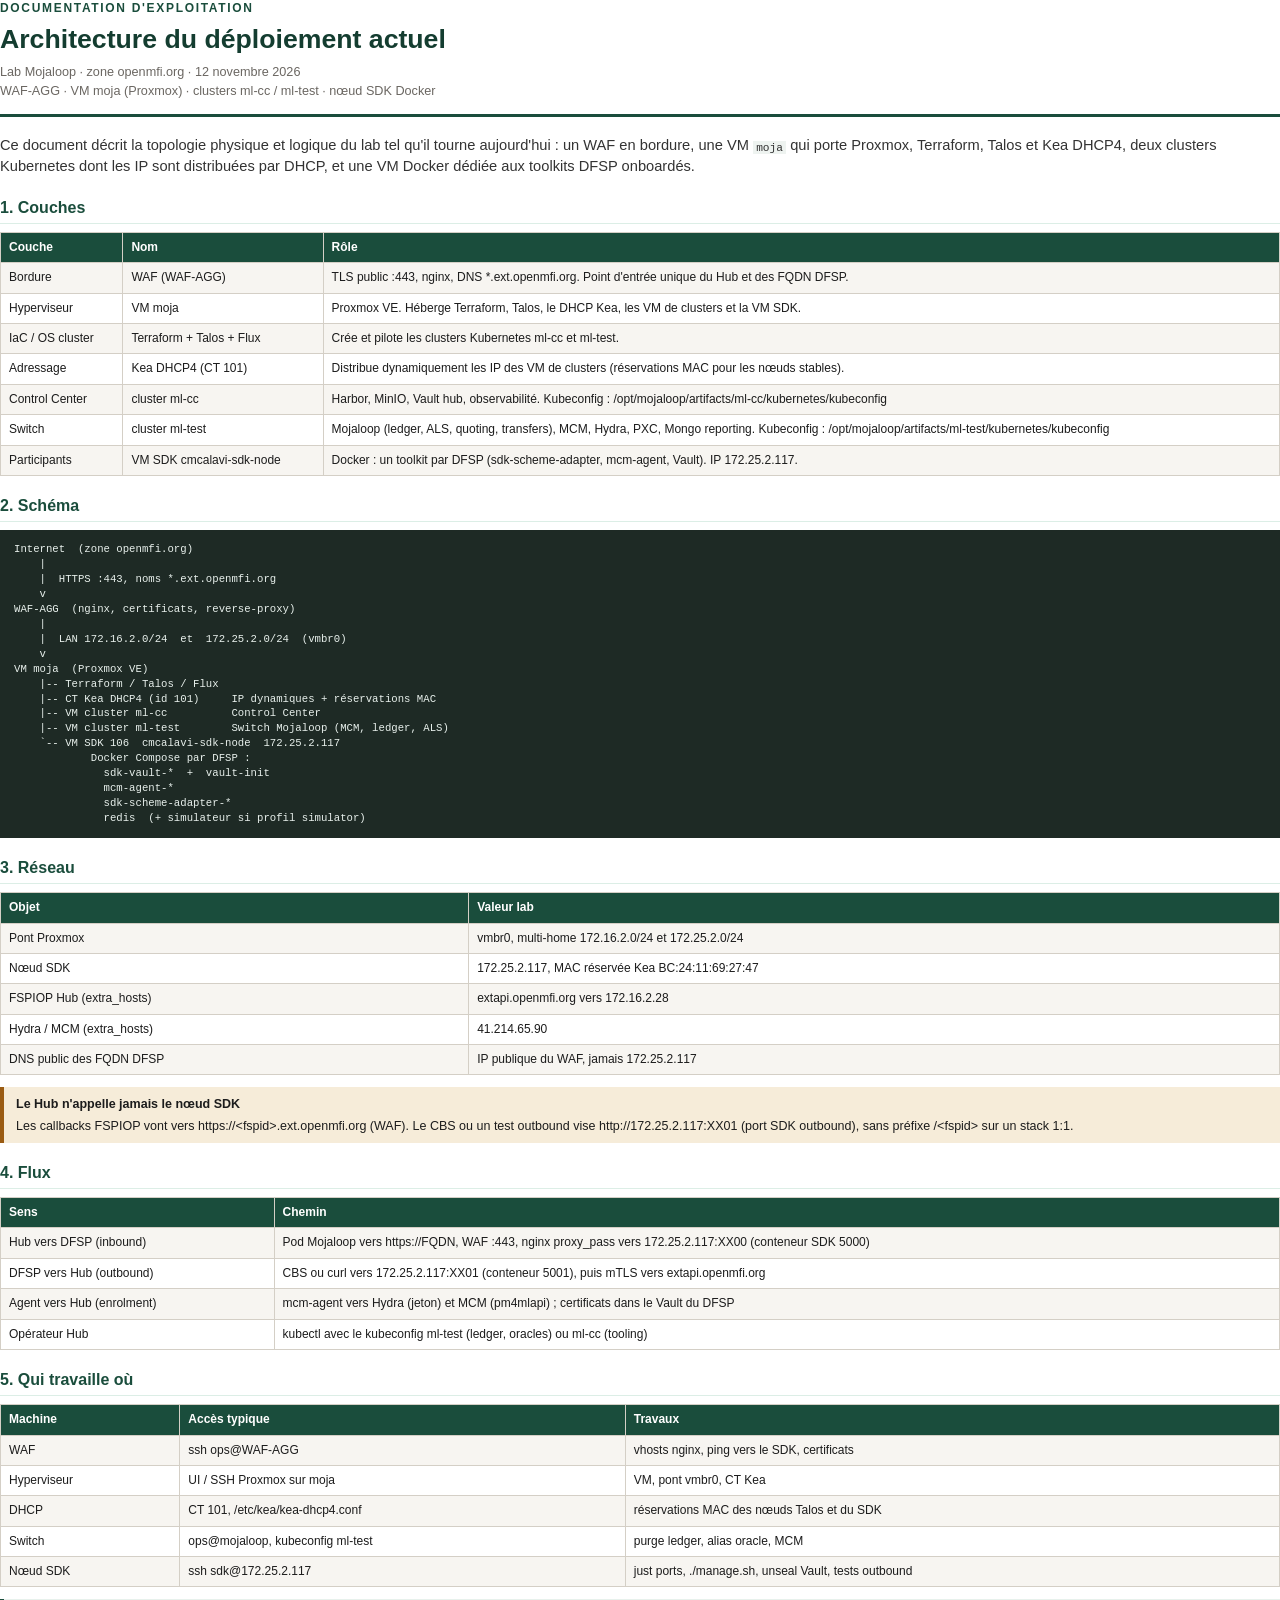
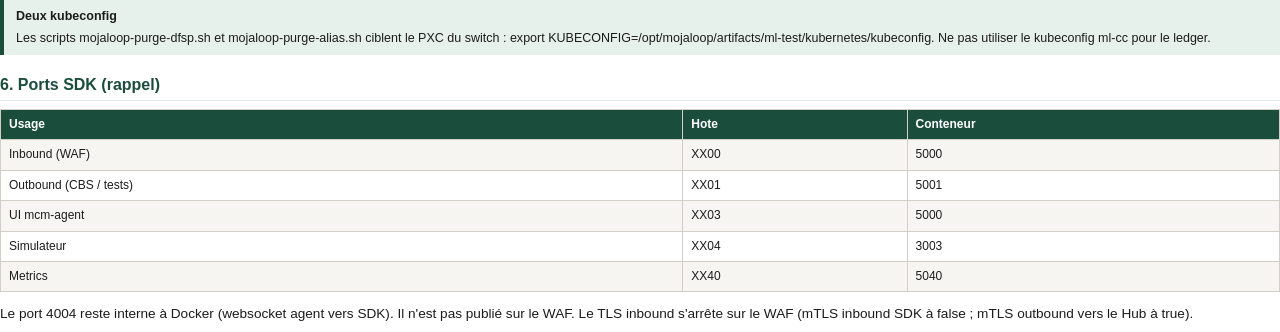
==== docs-web/public/architecture-deploiement-lab.html @ 13dfb248 "Ajout nouvelle rubrique" ====
<!DOCTYPE html>
<html lang="fr">
<head>
  <meta charset="utf-8" />
  <title>Architecture du déploiement lab Mojaloop</title>
  <style>
    @page {
      size: A4;
      margin: 18mm 16mm 20mm 16mm;
      @top-left {
        content: "Scheme Mojaloop  ·  Lab openmfi.org";
        font-size: 8.5pt;
        color: #5c5854;
        font-family: "Helvetica Neue", Helvetica, Arial, sans-serif;
        letter-spacing: 0.04em;
        text-transform: uppercase;
      }
      @top-right {
        content: "Confidentiel exploitation";
        font-size: 8.5pt;
        color: #5c5854;
        font-family: "Helvetica Neue", Helvetica, Arial, sans-serif;
      }
      @bottom-left {
        content: "Hub  ·  WAF  ·  Proxmox  ·  DFSP SDK";
        font-size: 8pt;
        color: #7a756e;
        font-family: "Helvetica Neue", Helvetica, Arial, sans-serif;
      }
      @bottom-right {
        content: "p. " counter(page) " / " counter(pages);
        font-size: 8pt;
        color: #7a756e;
        font-family: "Helvetica Neue", Helvetica, Arial, sans-serif;
      }
    }
    * { box-sizing: border-box; }
    html, body {
      margin: 0;
      padding: 0;
      color: #1c1c1c;
      background: #fff;
      font-family: "Helvetica Neue", Helvetica, Arial, sans-serif;
      font-size: 10.2pt;
      line-height: 1.45;
    }
    header.cover {
      border-bottom: 3px solid #1a4d3c;
      padding-bottom: 14px;
      margin-bottom: 18px;
    }
    .kicker {
      color: #1a4d3c;
      font-size: 9pt;
      letter-spacing: 0.14em;
      text-transform: uppercase;
      font-weight: 700;
      margin: 0 0 6px;
    }
    h1 {
      font-size: 20pt;
      line-height: 1.2;
      margin: 0 0 8px;
      font-weight: 700;
      color: #143d30;
    }
    .meta {
      color: #6b6762;
      font-size: 9.5pt;
      margin: 0;
    }
    h2 {
      font-size: 12pt;
      color: #1a4d3c;
      margin: 18px 0 8px;
      padding-bottom: 4px;
      border-bottom: 1px solid #dceee6;
    }
    p { margin: 0 0 8px; }
    .lead { font-size: 11pt; color: #333; }
    table {
      width: 100%;
      border-collapse: collapse;
      margin: 8px 0 12px;
      font-size: 9pt;
    }
    th, td {
      border: 1px solid #d4cfc6;
      padding: 6px 8px;
      vertical-align: top;
      text-align: left;
    }
    th {
      background: #1a4d3c;
      color: #fff;
      font-weight: 600;
    }
    tr:nth-child(even) td { background: #f7f5f1; }
    code {
      font-family: "SFMono-Regular", Menlo, Consolas, monospace;
      font-size: 8.4pt;
      background: #eef3f0;
      padding: 0.05em 0.28em;
    }
    pre {
      background: #1e2a25;
      color: #e8f0ec;
      font-family: "SFMono-Regular", Menlo, Consolas, monospace;
      font-size: 8pt;
      line-height: 1.4;
      padding: 12px 14px;
      margin: 8px 0 12px;
      white-space: pre;
    }
    .callout {
      border-left: 4px solid #9a5b12;
      background: #f6ecd9;
      padding: 8px 12px;
      margin: 10px 0 12px;
      font-size: 9.4pt;
    }
    .callout.info {
      border-left-color: #1a4d3c;
      background: #e7f1ec;
    }
    .callout strong { display: block; margin-bottom: 3px; }
    ul { margin: 4px 0 10px 18px; padding: 0; }
    li { margin: 0 0 4px; }
  </style>
</head>
<body>
  <header class="cover">
    <p class="kicker">Documentation d'exploitation</p>
    <h1>Architecture du déploiement actuel</h1>
    <p class="meta">Lab Mojaloop · zone openmfi.org · 12 novembre 2026<br />
    WAF-AGG · VM moja (Proxmox) · clusters ml-cc / ml-test · nœud SDK Docker</p>
  </header>

  <p class="lead">Ce document décrit la topologie physique et logique du lab tel qu'il tourne aujourd'hui : un WAF en bordure, une VM <code>moja</code> qui porte Proxmox, Terraform, Talos et Kea DHCP4, deux clusters Kubernetes dont les IP sont distribuées par DHCP, et une VM Docker dédiée aux toolkits DFSP onboardés.</p>

  <h2>1. Couches</h2>
  <table>
    <tr><th>Couche</th><th>Nom</th><th>Rôle</th></tr>
    <tr><td>Bordure</td><td>WAF (WAF-AGG)</td><td>TLS public :443, nginx, DNS *.ext.openmfi.org. Point d'entrée unique du Hub et des FQDN DFSP.</td></tr>
    <tr><td>Hyperviseur</td><td>VM moja</td><td>Proxmox VE. Héberge Terraform, Talos, le DHCP Kea, les VM de clusters et la VM SDK.</td></tr>
    <tr><td>IaC / OS cluster</td><td>Terraform + Talos + Flux</td><td>Crée et pilote les clusters Kubernetes ml-cc et ml-test.</td></tr>
    <tr><td>Adressage</td><td>Kea DHCP4 (CT 101)</td><td>Distribue dynamiquement les IP des VM de clusters (réservations MAC pour les nœuds stables).</td></tr>
    <tr><td>Control Center</td><td>cluster ml-cc</td><td>Harbor, MinIO, Vault hub, observabilité. Kubeconfig : /opt/mojaloop/artifacts/ml-cc/kubernetes/kubeconfig</td></tr>
    <tr><td>Switch</td><td>cluster ml-test</td><td>Mojaloop (ledger, ALS, quoting, transfers), MCM, Hydra, PXC, Mongo reporting. Kubeconfig : /opt/mojaloop/artifacts/ml-test/kubernetes/kubeconfig</td></tr>
    <tr><td>Participants</td><td>VM SDK cmcalavi-sdk-node</td><td>Docker : un toolkit par DFSP (sdk-scheme-adapter, mcm-agent, Vault). IP 172.25.2.117.</td></tr>
  </table>

  <h2>2. Schéma</h2>
<pre>Internet  (zone openmfi.org)
    |
    |  HTTPS :443, noms *.ext.openmfi.org
    v
WAF-AGG  (nginx, certificats, reverse-proxy)
    |
    |  LAN 172.16.2.0/24  et  172.25.2.0/24  (vmbr0)
    v
VM moja  (Proxmox VE)
    |-- Terraform / Talos / Flux
    |-- CT Kea DHCP4 (id 101)     IP dynamiques + réservations MAC
    |-- VM cluster ml-cc          Control Center
    |-- VM cluster ml-test        Switch Mojaloop (MCM, ledger, ALS)
    `-- VM SDK 106  cmcalavi-sdk-node  172.25.2.117
            Docker Compose par DFSP :
              sdk-vault-*  +  vault-init
              mcm-agent-*
              sdk-scheme-adapter-*
              redis  (+ simulateur si profil simulator)</pre>

  <h2>3. Réseau</h2>
  <table>
    <tr><th>Objet</th><th>Valeur lab</th></tr>
    <tr><td>Pont Proxmox</td><td>vmbr0, multi-home 172.16.2.0/24 et 172.25.2.0/24</td></tr>
    <tr><td>Nœud SDK</td><td>172.25.2.117, MAC réservée Kea BC:24:11:69:27:47</td></tr>
    <tr><td>FSPIOP Hub (extra_hosts)</td><td>extapi.openmfi.org vers 172.16.2.28</td></tr>
    <tr><td>Hydra / MCM (extra_hosts)</td><td>41.214.65.90</td></tr>
    <tr><td>DNS public des FQDN DFSP</td><td>IP publique du WAF, jamais 172.25.2.117</td></tr>
  </table>
  <div class="callout">
    <strong>Le Hub n'appelle jamais le nœud SDK</strong>
    Les callbacks FSPIOP vont vers https://&lt;fspid&gt;.ext.openmfi.org (WAF). Le CBS ou un test outbound vise http://172.25.2.117:XX01 (port SDK outbound), sans préfixe /&lt;fspid&gt; sur un stack 1:1.
  </div>

  <h2>4. Flux</h2>
  <table>
    <tr><th>Sens</th><th>Chemin</th></tr>
    <tr><td>Hub vers DFSP (inbound)</td><td>Pod Mojaloop vers https://FQDN, WAF :443, nginx proxy_pass vers 172.25.2.117:XX00 (conteneur SDK 5000)</td></tr>
    <tr><td>DFSP vers Hub (outbound)</td><td>CBS ou curl vers 172.25.2.117:XX01 (conteneur 5001), puis mTLS vers extapi.openmfi.org</td></tr>
    <tr><td>Agent vers Hub (enrolment)</td><td>mcm-agent vers Hydra (jeton) et MCM (pm4mlapi) ; certificats dans le Vault du DFSP</td></tr>
    <tr><td>Opérateur Hub</td><td>kubectl avec le kubeconfig ml-test (ledger, oracles) ou ml-cc (tooling)</td></tr>
  </table>

  <h2>5. Qui travaille où</h2>
  <table>
    <tr><th>Machine</th><th>Accès typique</th><th>Travaux</th></tr>
    <tr><td>WAF</td><td>ssh ops@WAF-AGG</td><td>vhosts nginx, ping vers le SDK, certificats</td></tr>
    <tr><td>Hyperviseur</td><td>UI / SSH Proxmox sur moja</td><td>VM, pont vmbr0, CT Kea</td></tr>
    <tr><td>DHCP</td><td>CT 101, /etc/kea/kea-dhcp4.conf</td><td>réservations MAC des nœuds Talos et du SDK</td></tr>
    <tr><td>Switch</td><td>ops@mojaloop, kubeconfig ml-test</td><td>purge ledger, alias oracle, MCM</td></tr>
    <tr><td>Nœud SDK</td><td>ssh sdk@172.25.2.117</td><td>just ports, ./manage.sh, unseal Vault, tests outbound</td></tr>
  </table>
  <div class="callout info">
    <strong>Deux kubeconfig</strong>
    Les scripts mojaloop-purge-dfsp.sh et mojaloop-purge-alias.sh ciblent le PXC du switch : export KUBECONFIG=/opt/mojaloop/artifacts/ml-test/kubernetes/kubeconfig. Ne pas utiliser le kubeconfig ml-cc pour le ledger.
  </div>

  <h2>6. Ports SDK (rappel)</h2>
  <table>
    <tr><th>Usage</th><th>Hote</th><th>Conteneur</th></tr>
    <tr><td>Inbound (WAF)</td><td>XX00</td><td>5000</td></tr>
    <tr><td>Outbound (CBS / tests)</td><td>XX01</td><td>5001</td></tr>
    <tr><td>UI mcm-agent</td><td>XX03</td><td>5000</td></tr>
    <tr><td>Simulateur</td><td>XX04</td><td>3003</td></tr>
    <tr><td>Metrics</td><td>XX40</td><td>5040</td></tr>
  </table>
  <p>Le port 4004 reste interne à Docker (websocket agent vers SDK). Il n'est pas publié sur le WAF. Le TLS inbound s'arrête sur le WAF (mTLS inbound SDK à false ; mTLS outbound vers le Hub à true).</p>
</body>
</html>
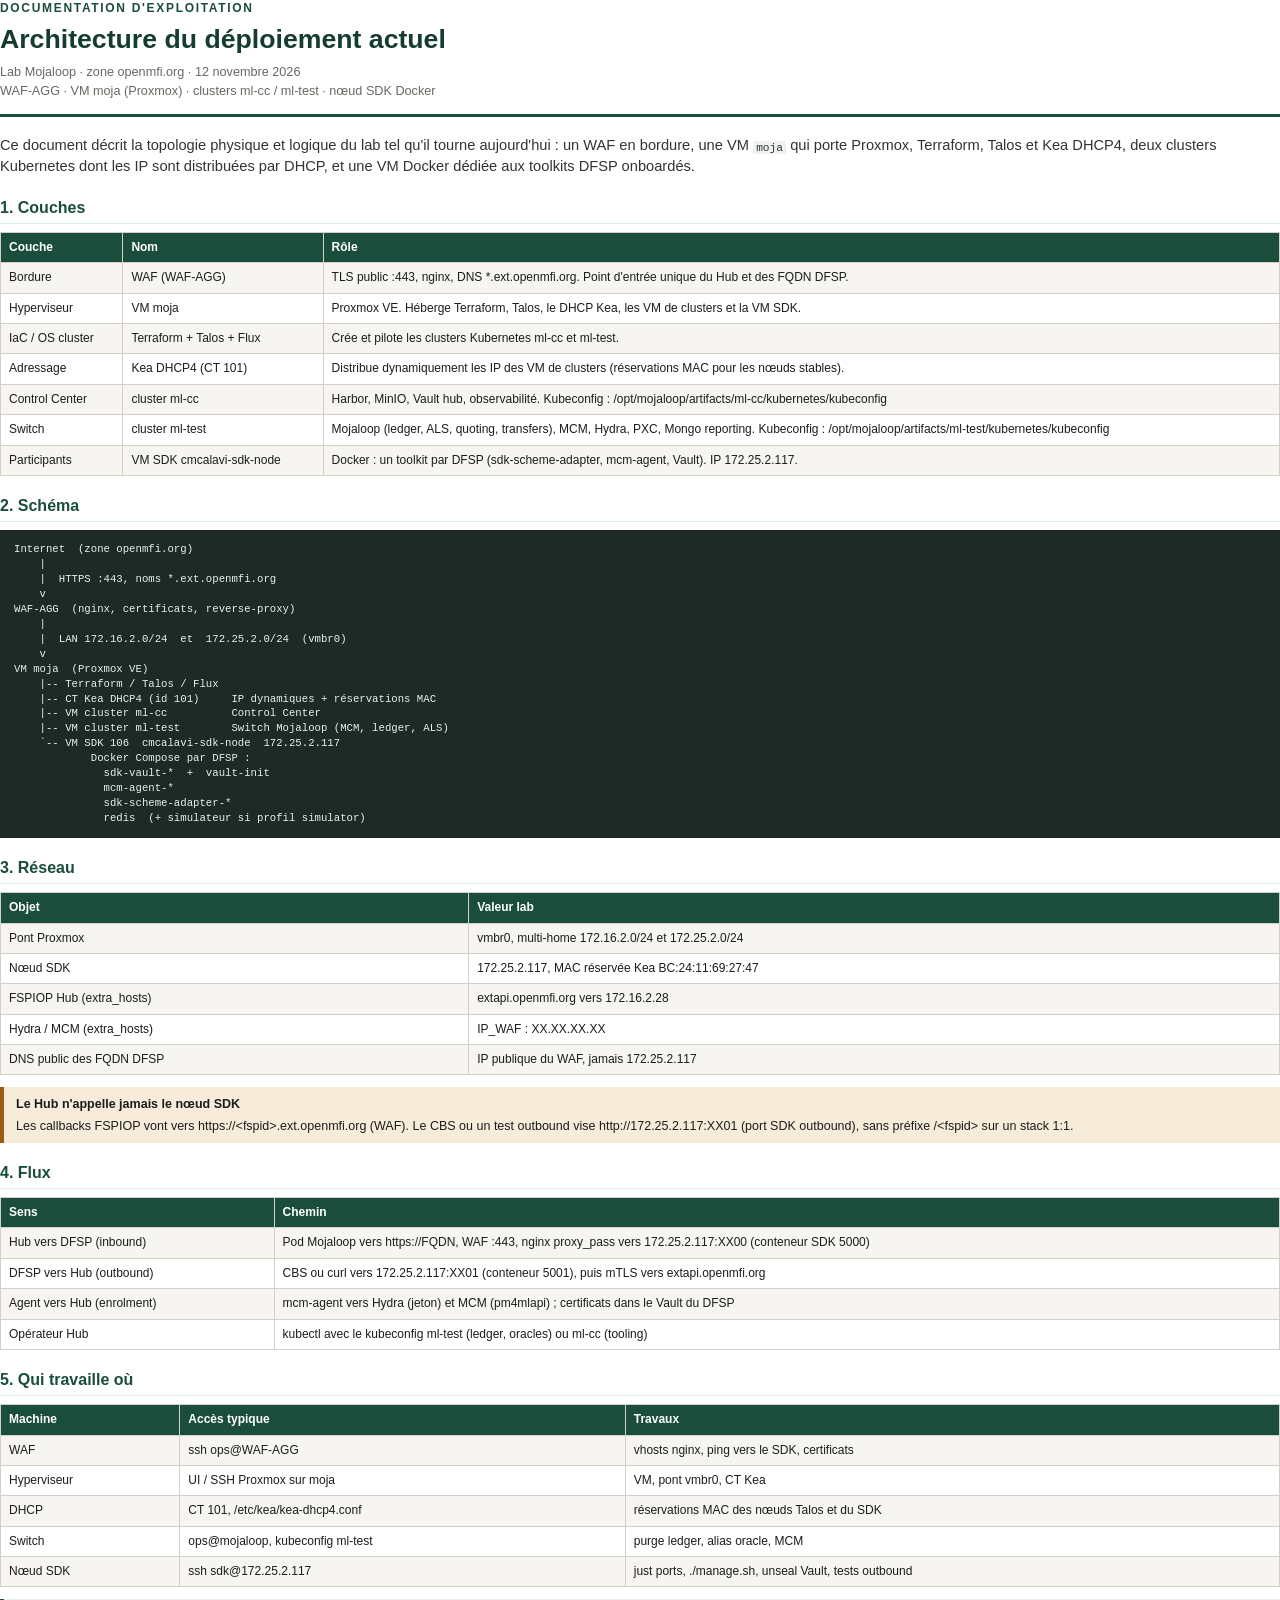
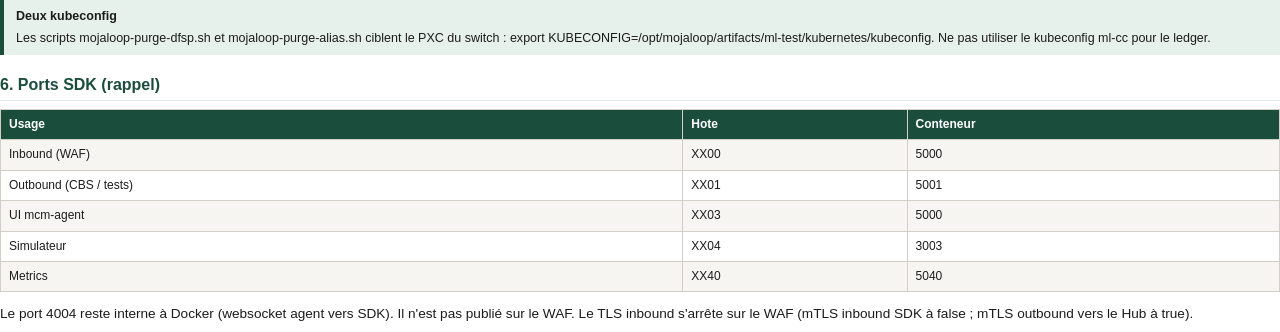
==== commit 313bdfb7: "Retrait IP" ====
--- a/docs-web/public/architecture-deploiement-lab.html
+++ b/docs-web/public/architecture-deploiement-lab.html
@@ -177,7 +177,7 @@
     <tr><td>Pont Proxmox</td><td>vmbr0, multi-home 172.16.2.0/24 et 172.25.2.0/24</td></tr>
     <tr><td>Nœud SDK</td><td>172.25.2.117, MAC réservée Kea BC:24:11:69:27:47</td></tr>
     <tr><td>FSPIOP Hub (extra_hosts)</td><td>extapi.openmfi.org vers 172.16.2.28</td></tr>
-    <tr><td>Hydra / MCM (extra_hosts)</td><td>41.214.65.90</td></tr>
+    <tr><td>Hydra / MCM (extra_hosts)</td><td>IP_WAF : XX.XX.XX.XX</td></tr>
     <tr><td>DNS public des FQDN DFSP</td><td>IP publique du WAF, jamais 172.25.2.117</td></tr>
   </table>
   <div class="callout">
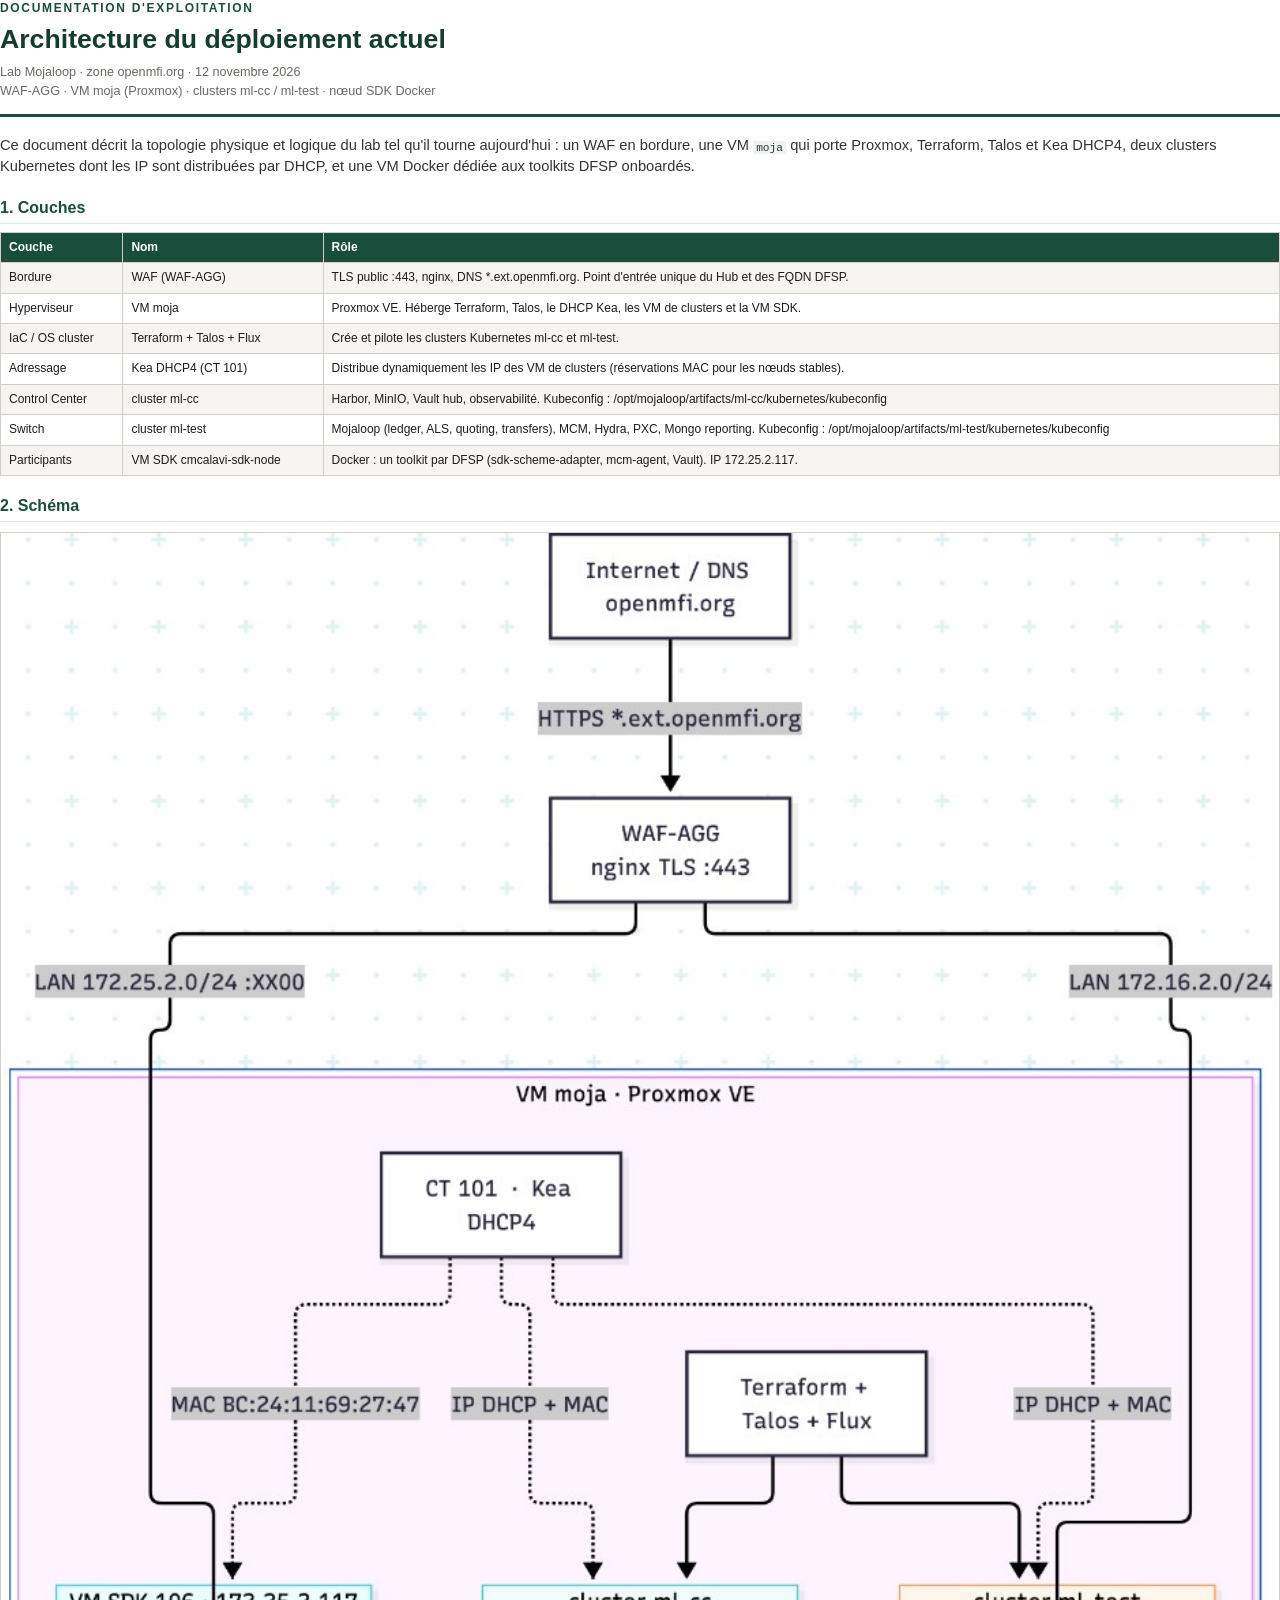
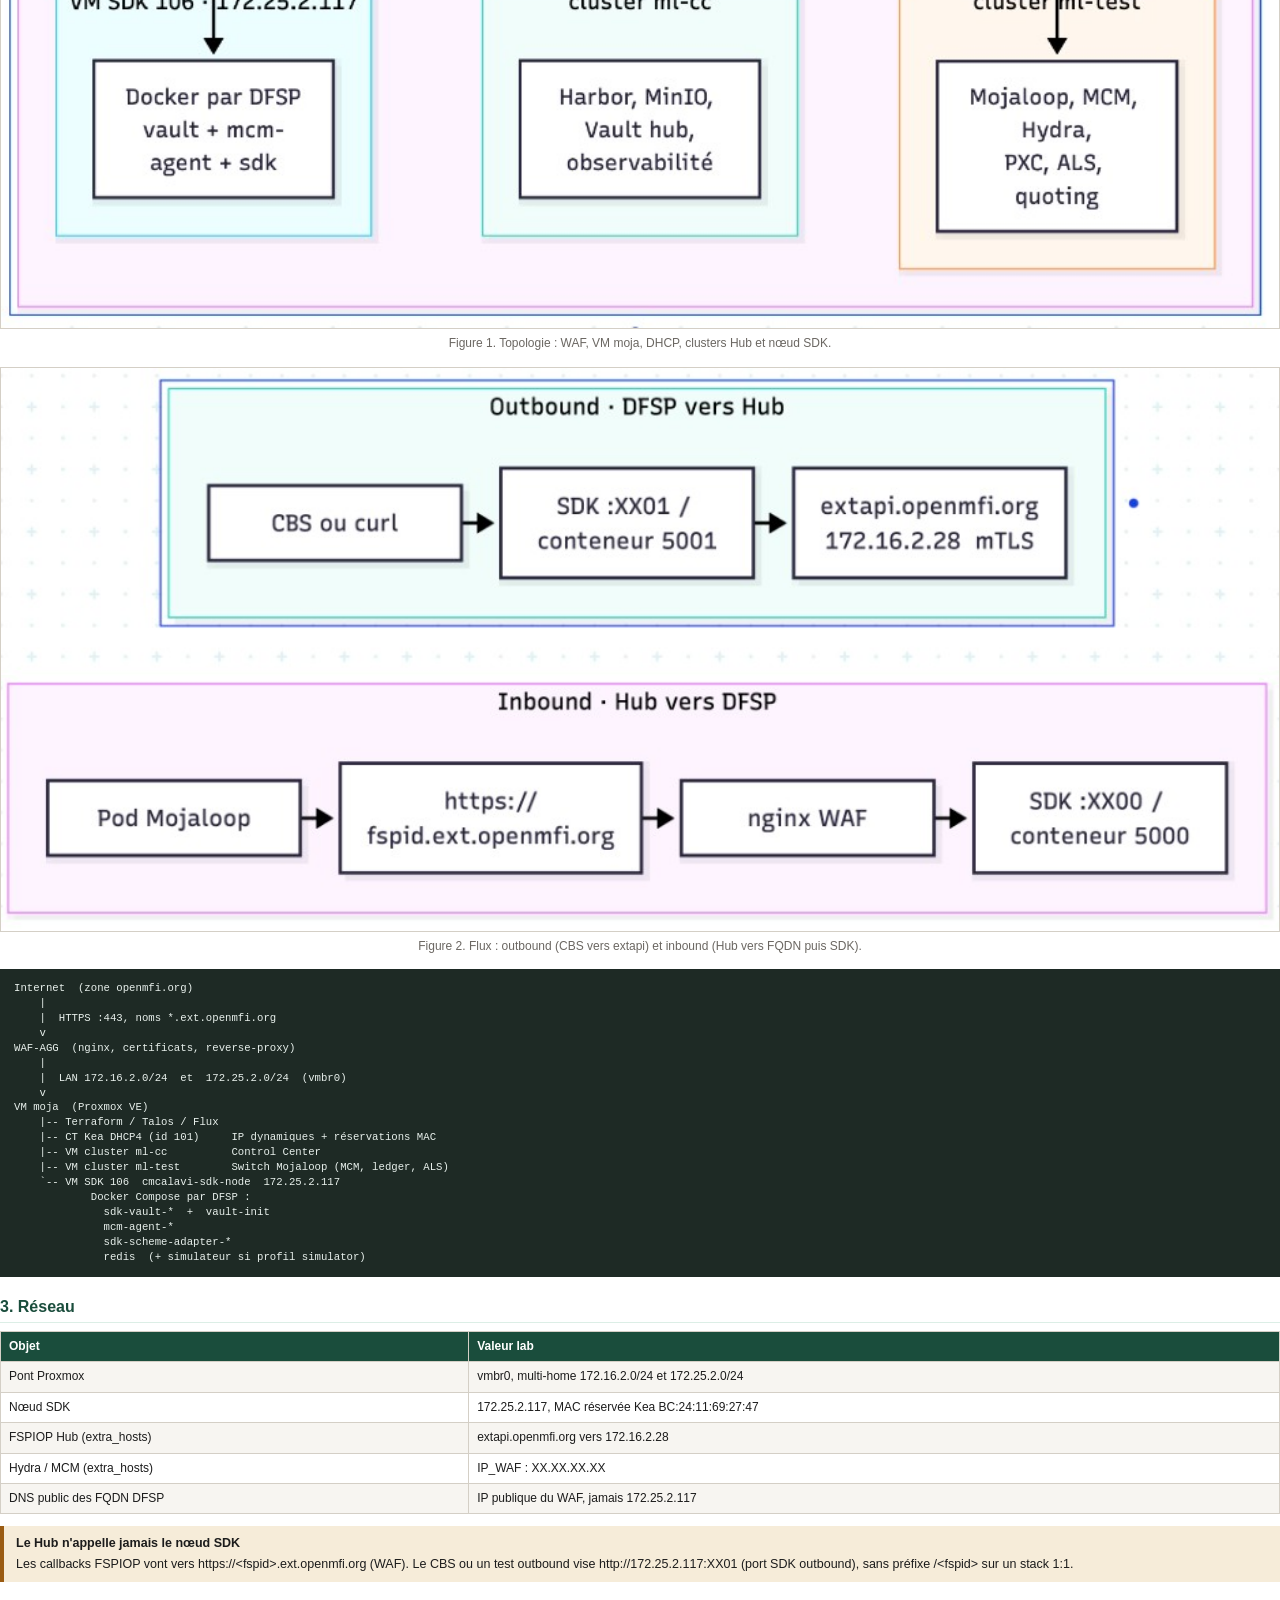
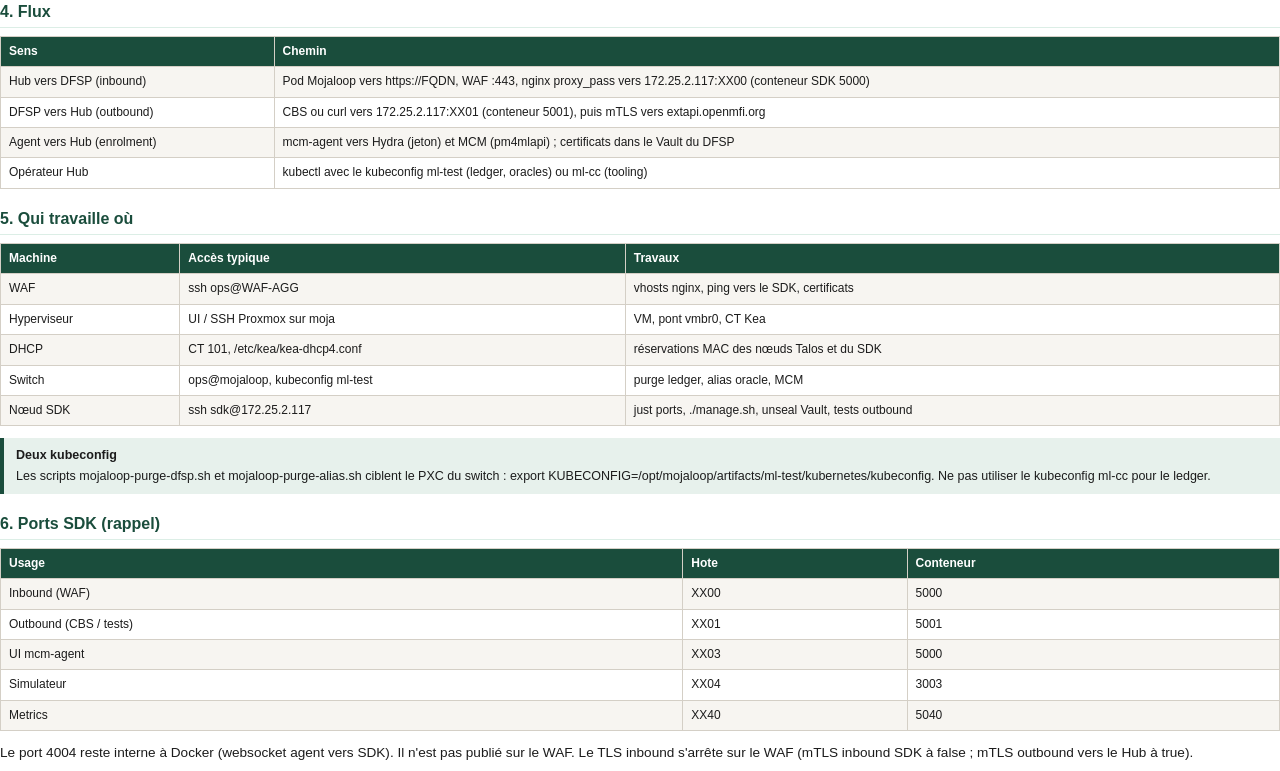
==== commit 607446fd: "Architecture marmaid" ====
--- a/docs-web/public/architecture-deploiement-lab.html
+++ b/docs-web/public/architecture-deploiement-lab.html
@@ -126,6 +126,24 @@
     .callout strong { display: block; margin-bottom: 3px; }
     ul { margin: 4px 0 10px 18px; padding: 0; }
     li { margin: 0 0 4px; }
+    figure.schema {
+      margin: 10px 0 14px;
+      padding: 0;
+      page-break-inside: avoid;
+    }
+    figure.schema img {
+      display: block;
+      width: 100%;
+      height: auto;
+      border: 1px solid #d4cfc6;
+    }
+    figure.schema figcaption {
+      font-size: 9pt;
+      color: #6b6762;
+      text-align: center;
+      margin: 6px 0 0;
+    }
+    h2.schema-start { page-break-before: always; }
   </style>
 </head>
 <body>
@@ -150,7 +168,15 @@
     <tr><td>Participants</td><td>VM SDK cmcalavi-sdk-node</td><td>Docker : un toolkit par DFSP (sdk-scheme-adapter, mcm-agent, Vault). IP 172.25.2.117.</td></tr>
   </table>
 
-  <h2>2. Schéma</h2>
+  <h2 class="schema-start">2. Schéma</h2>
+  <figure class="schema">
+    <img src="assets/schema-topologie.png" alt="Topologie lab : WAF, VM moja, clusters et SDK" />
+    <figcaption>Figure 1. Topologie : WAF, VM moja, DHCP, clusters Hub et nœud SDK.</figcaption>
+  </figure>
+  <figure class="schema">
+    <img src="assets/schema-flux.png" alt="Flux outbound et inbound" />
+    <figcaption>Figure 2. Flux : outbound (CBS vers extapi) et inbound (Hub vers FQDN puis SDK).</figcaption>
+  </figure>
 <pre>Internet  (zone openmfi.org)
     |
     |  HTTPS :443, noms *.ext.openmfi.org
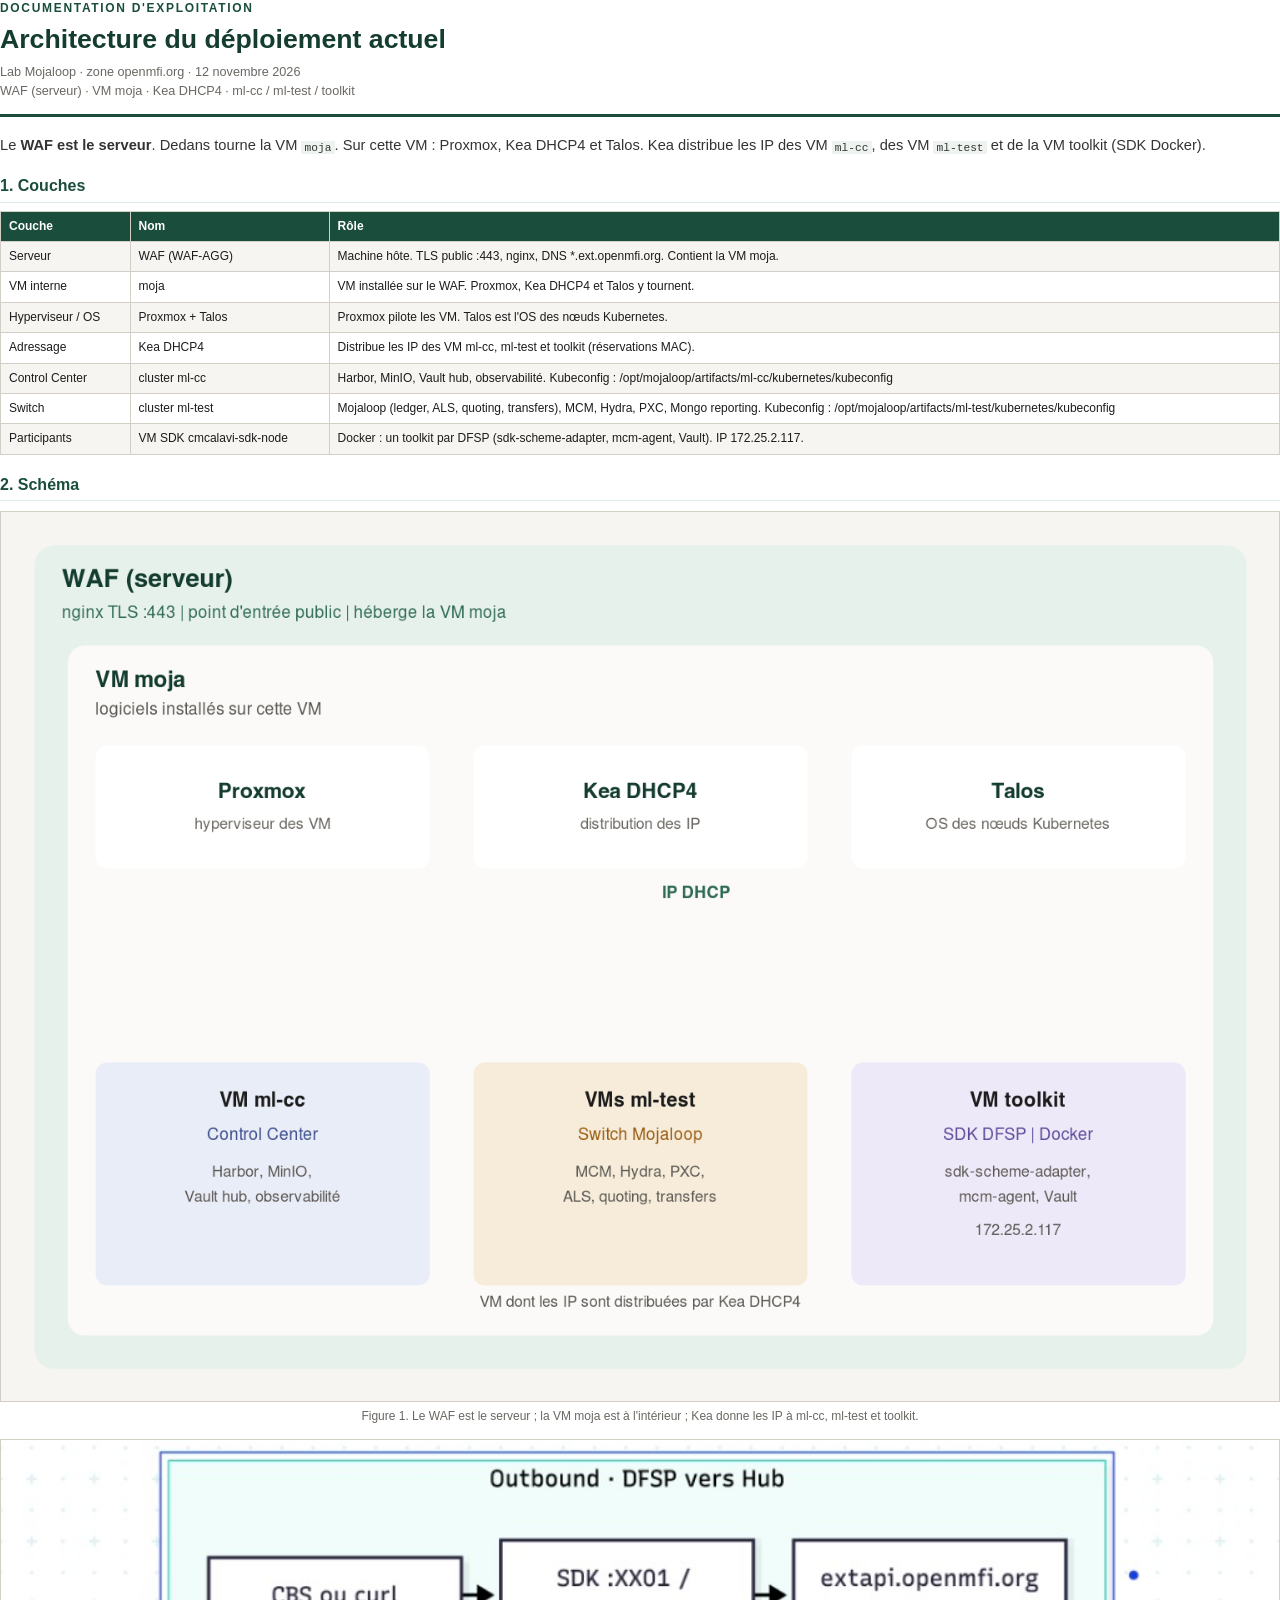
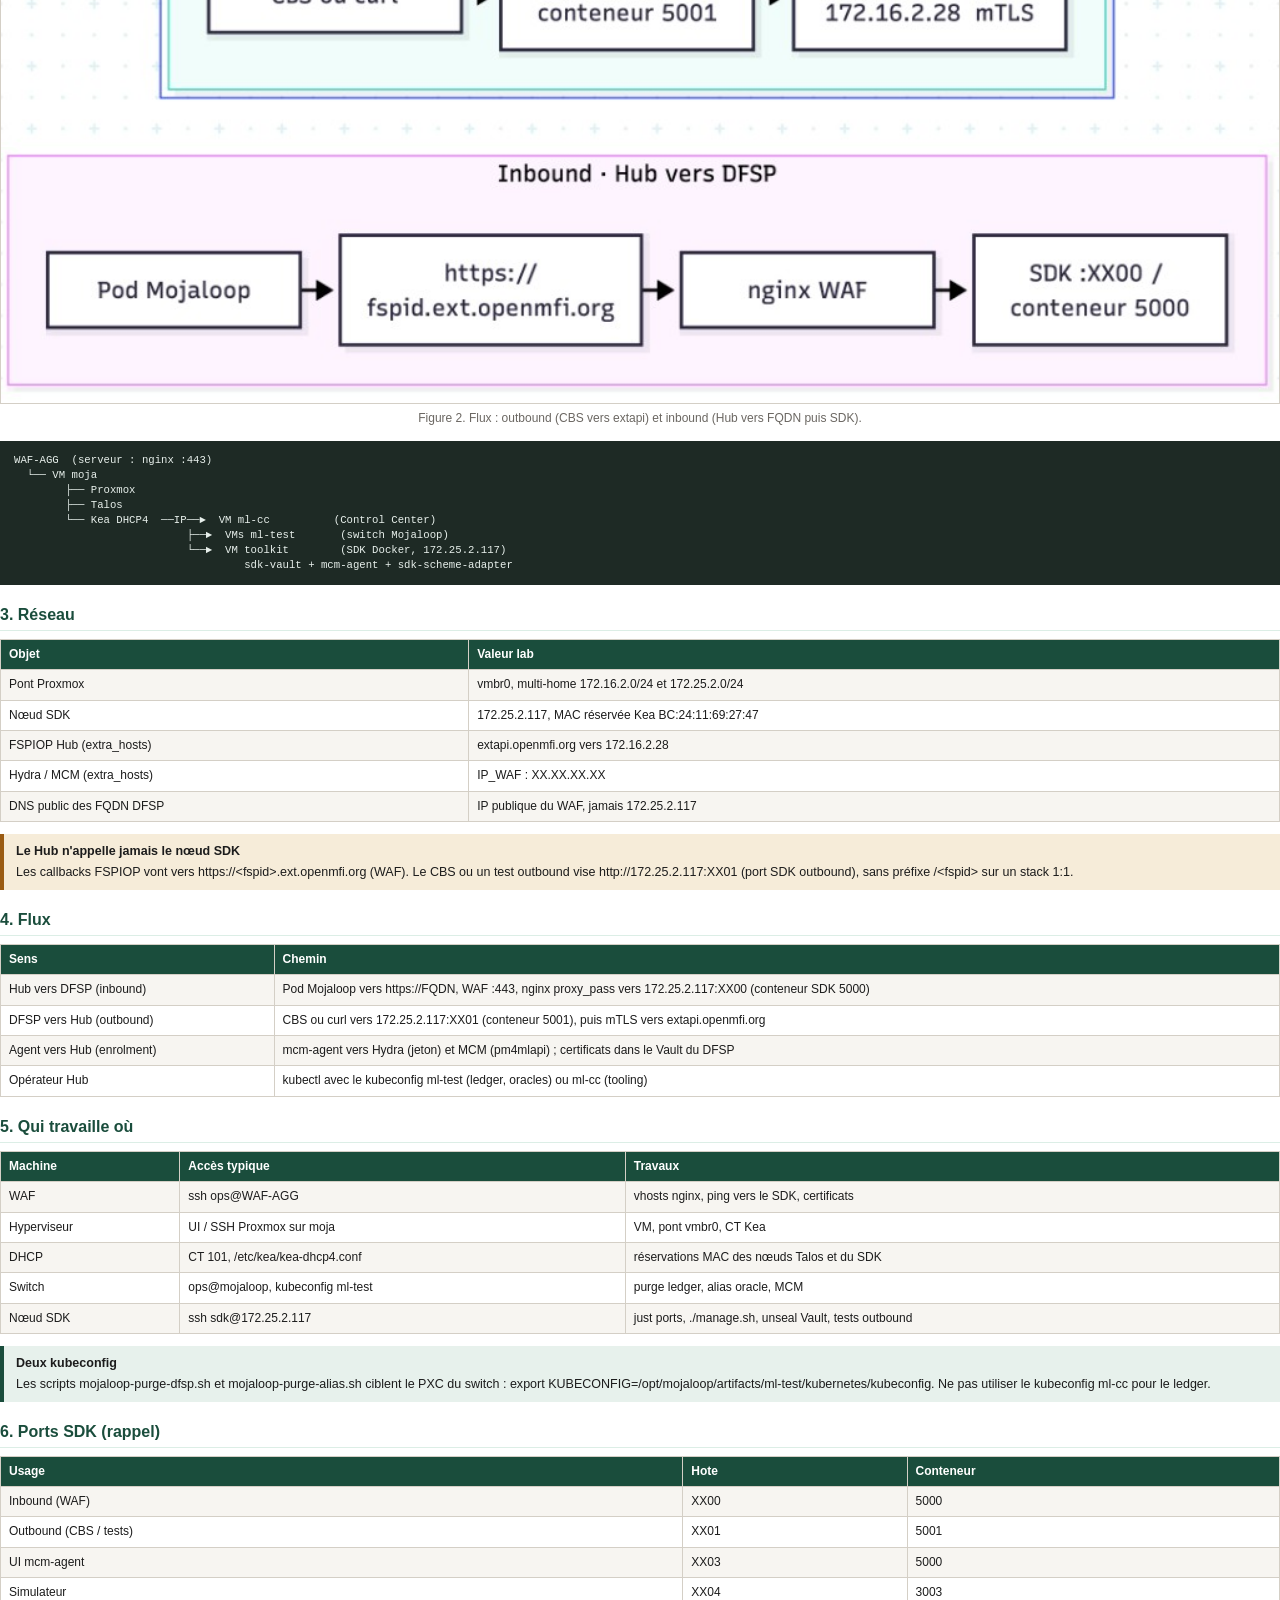
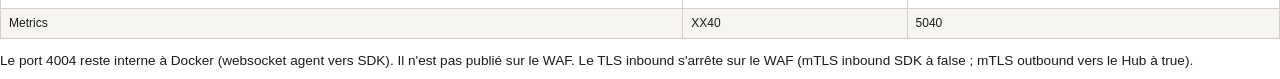
==== commit c3831cf6: "Update graphe marmaid" ====
--- a/docs-web/public/architecture-deploiement-lab.html
+++ b/docs-web/public/architecture-deploiement-lab.html
@@ -151,18 +151,18 @@
     <p class="kicker">Documentation d'exploitation</p>
     <h1>Architecture du déploiement actuel</h1>
     <p class="meta">Lab Mojaloop · zone openmfi.org · 12 novembre 2026<br />
-    WAF-AGG · VM moja (Proxmox) · clusters ml-cc / ml-test · nœud SDK Docker</p>
+    WAF (serveur) · VM moja · Kea DHCP4 · ml-cc / ml-test / toolkit</p>
   </header>
 
-  <p class="lead">Ce document décrit la topologie physique et logique du lab tel qu'il tourne aujourd'hui : un WAF en bordure, une VM <code>moja</code> qui porte Proxmox, Terraform, Talos et Kea DHCP4, deux clusters Kubernetes dont les IP sont distribuées par DHCP, et une VM Docker dédiée aux toolkits DFSP onboardés.</p>
+  <p class="lead">Le <strong>WAF est le serveur</strong>. Dedans tourne la VM <code>moja</code>. Sur cette VM : Proxmox, Kea DHCP4 et Talos. Kea distribue les IP des VM <code>ml-cc</code>, des VM <code>ml-test</code> et de la VM toolkit (SDK Docker).</p>
 
   <h2>1. Couches</h2>
   <table>
     <tr><th>Couche</th><th>Nom</th><th>Rôle</th></tr>
-    <tr><td>Bordure</td><td>WAF (WAF-AGG)</td><td>TLS public :443, nginx, DNS *.ext.openmfi.org. Point d'entrée unique du Hub et des FQDN DFSP.</td></tr>
-    <tr><td>Hyperviseur</td><td>VM moja</td><td>Proxmox VE. Héberge Terraform, Talos, le DHCP Kea, les VM de clusters et la VM SDK.</td></tr>
-    <tr><td>IaC / OS cluster</td><td>Terraform + Talos + Flux</td><td>Crée et pilote les clusters Kubernetes ml-cc et ml-test.</td></tr>
-    <tr><td>Adressage</td><td>Kea DHCP4 (CT 101)</td><td>Distribue dynamiquement les IP des VM de clusters (réservations MAC pour les nœuds stables).</td></tr>
+    <tr><td>Serveur</td><td>WAF (WAF-AGG)</td><td>Machine hôte. TLS public :443, nginx, DNS *.ext.openmfi.org. Contient la VM moja.</td></tr>
+    <tr><td>VM interne</td><td>moja</td><td>VM installée sur le WAF. Proxmox, Kea DHCP4 et Talos y tournent.</td></tr>
+    <tr><td>Hyperviseur / OS</td><td>Proxmox + Talos</td><td>Proxmox pilote les VM. Talos est l'OS des nœuds Kubernetes.</td></tr>
+    <tr><td>Adressage</td><td>Kea DHCP4</td><td>Distribue les IP des VM ml-cc, ml-test et toolkit (réservations MAC).</td></tr>
     <tr><td>Control Center</td><td>cluster ml-cc</td><td>Harbor, MinIO, Vault hub, observabilité. Kubeconfig : /opt/mojaloop/artifacts/ml-cc/kubernetes/kubeconfig</td></tr>
     <tr><td>Switch</td><td>cluster ml-test</td><td>Mojaloop (ledger, ALS, quoting, transfers), MCM, Hydra, PXC, Mongo reporting. Kubeconfig : /opt/mojaloop/artifacts/ml-test/kubernetes/kubeconfig</td></tr>
     <tr><td>Participants</td><td>VM SDK cmcalavi-sdk-node</td><td>Docker : un toolkit par DFSP (sdk-scheme-adapter, mcm-agent, Vault). IP 172.25.2.117.</td></tr>
@@ -170,32 +170,21 @@
 
   <h2 class="schema-start">2. Schéma</h2>
   <figure class="schema">
-    <img src="assets/schema-topologie.png" alt="Topologie lab : WAF, VM moja, clusters et SDK" />
-    <figcaption>Figure 1. Topologie : WAF, VM moja, DHCP, clusters Hub et nœud SDK.</figcaption>
+    <img src="assets/schema-topologie.png" alt="Le serveur WAF contient la VM moja. Dans moja : Proxmox, Kea DHCP4 et Talos. Kea distribue les IP des VM ml-cc, ml-test et toolkit." />
+    <figcaption>Figure 1. Le WAF est le serveur ; la VM moja est à l'intérieur ; Kea donne les IP à ml-cc, ml-test et toolkit.</figcaption>
   </figure>
   <figure class="schema">
     <img src="assets/schema-flux.png" alt="Flux outbound et inbound" />
     <figcaption>Figure 2. Flux : outbound (CBS vers extapi) et inbound (Hub vers FQDN puis SDK).</figcaption>
   </figure>
-<pre>Internet  (zone openmfi.org)
-    |
-    |  HTTPS :443, noms *.ext.openmfi.org
-    v
-WAF-AGG  (nginx, certificats, reverse-proxy)
-    |
-    |  LAN 172.16.2.0/24  et  172.25.2.0/24  (vmbr0)
-    v
-VM moja  (Proxmox VE)
-    |-- Terraform / Talos / Flux
-    |-- CT Kea DHCP4 (id 101)     IP dynamiques + réservations MAC
-    |-- VM cluster ml-cc          Control Center
-    |-- VM cluster ml-test        Switch Mojaloop (MCM, ledger, ALS)
-    `-- VM SDK 106  cmcalavi-sdk-node  172.25.2.117
-            Docker Compose par DFSP :
-              sdk-vault-*  +  vault-init
-              mcm-agent-*
-              sdk-scheme-adapter-*
-              redis  (+ simulateur si profil simulator)</pre>
+<pre>WAF-AGG  (serveur : nginx :443)
+  └── VM moja
+        ├── Proxmox
+        ├── Talos
+        └── Kea DHCP4  ──IP──►  VM ml-cc          (Control Center)
+                           ├──►  VMs ml-test       (switch Mojaloop)
+                           └──►  VM toolkit        (SDK Docker, 172.25.2.117)
+                                    sdk-vault + mcm-agent + sdk-scheme-adapter</pre>
 
   <h2>3. Réseau</h2>
   <table>
